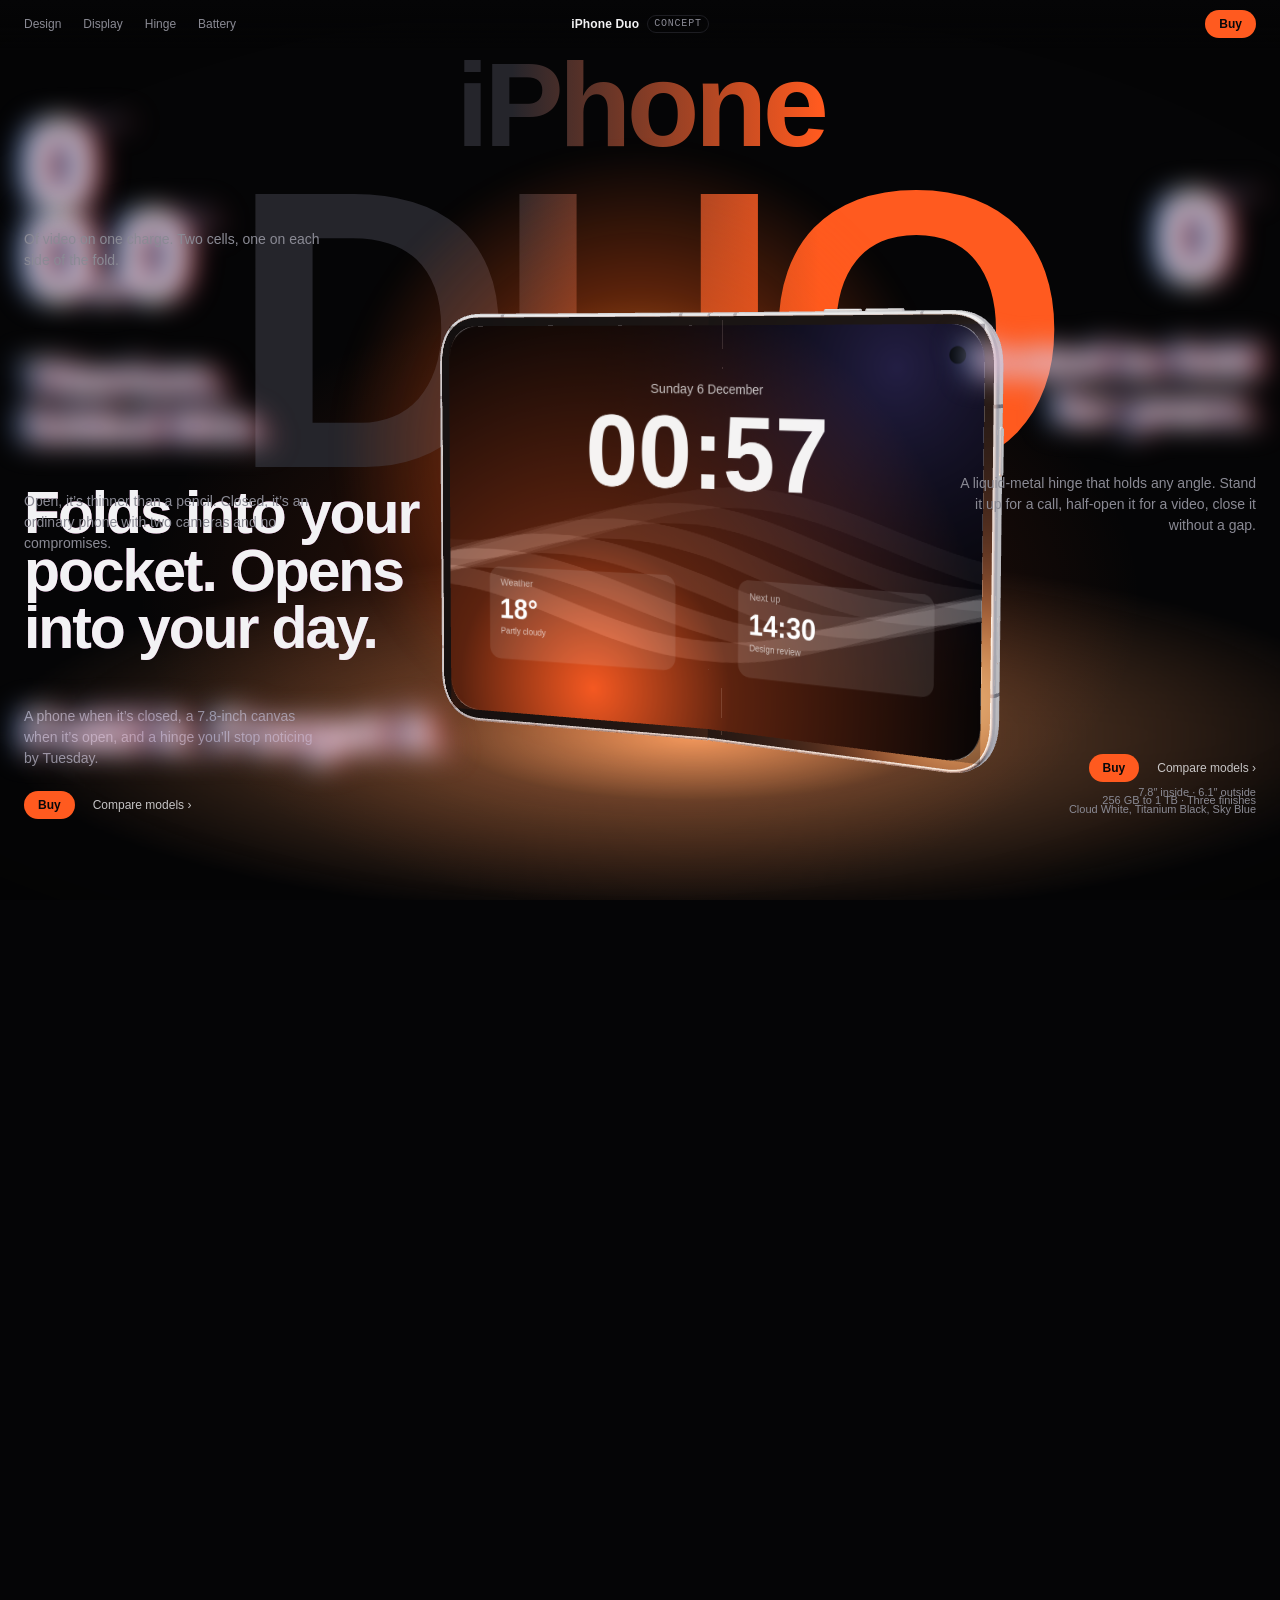
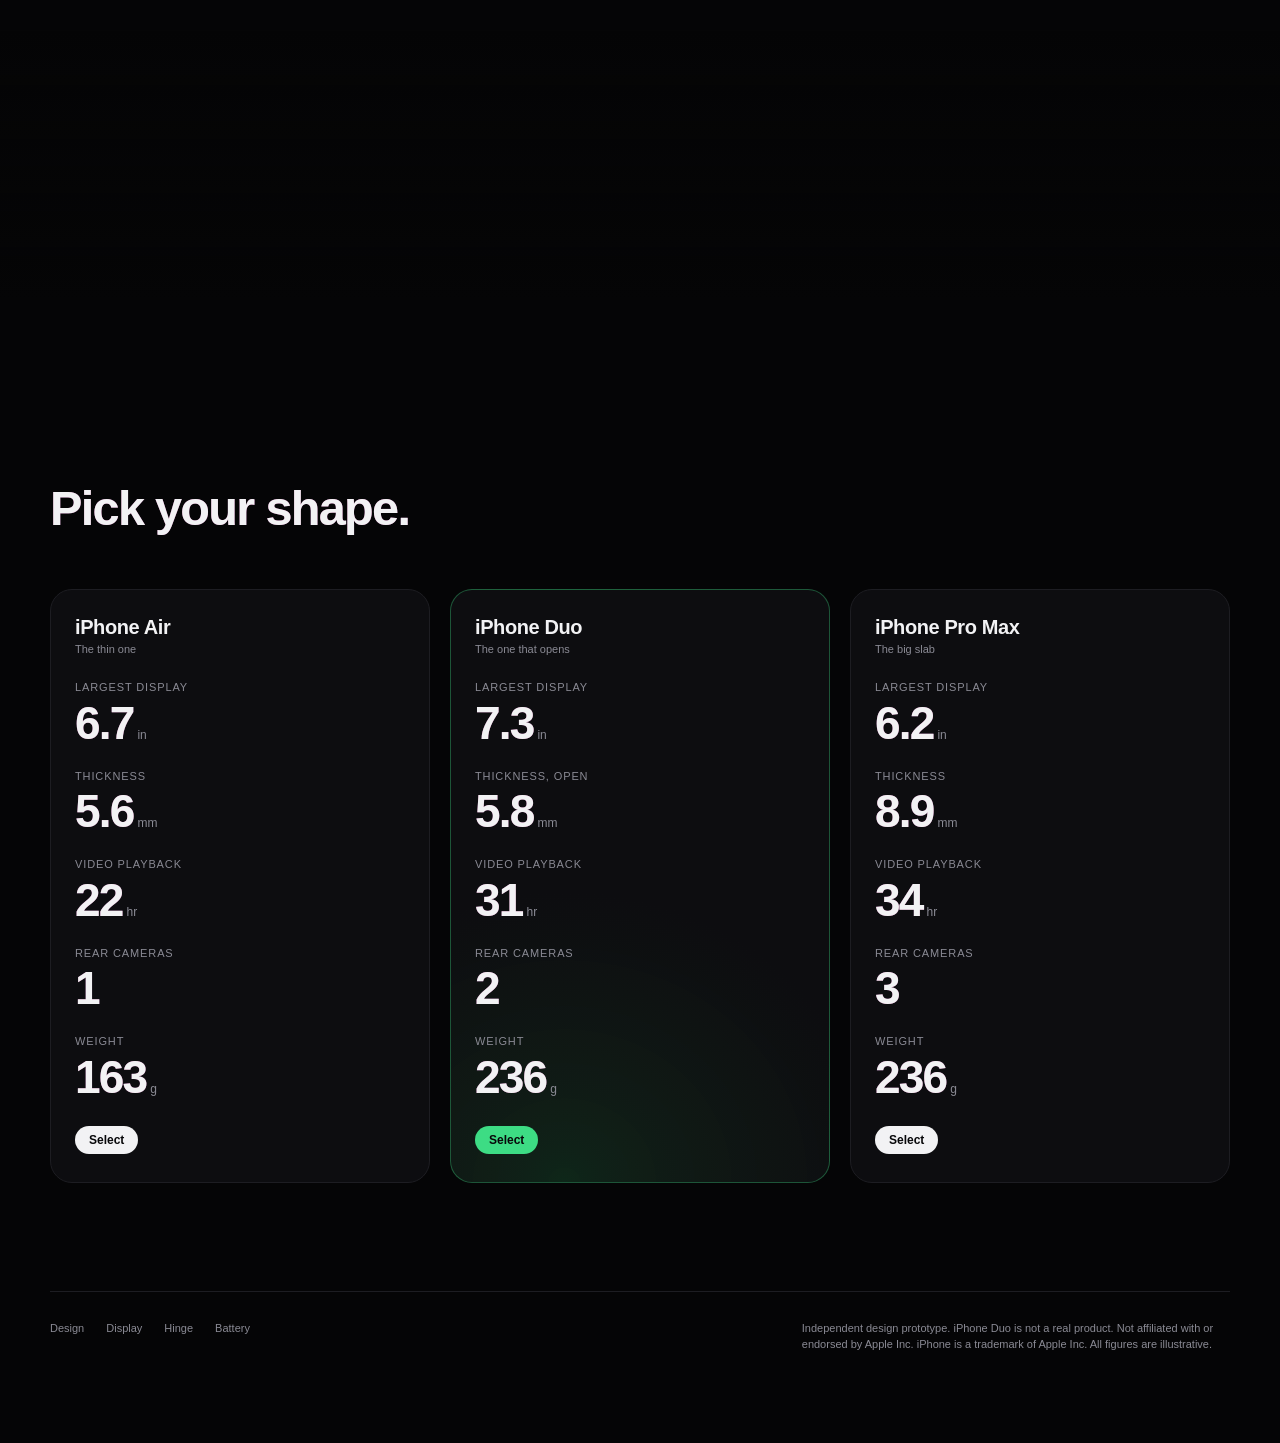
==== iphone-duo/index.html @ 8dbf374a "Add iPhone Duo concept page Scroll-driven product page with a live 3D folding phone, built from ipho" ====
<!doctype html>
<html lang="en">
<head>
<meta charset="utf-8">
<meta name="viewport" content="width=device-width, initial-scale=1, viewport-fit=cover">
<meta http-equiv="Content-Security-Policy" content="default-src 'self'; script-src 'self'; style-src 'self' 'unsafe-inline' https://fonts.googleapis.com; font-src https://fonts.gstatic.com; img-src 'self' data: blob:; connect-src 'self'; media-src 'none'; object-src 'none'; frame-src 'none'; worker-src 'none'; base-uri 'none'; form-action 'none'; upgrade-insecure-requests">
<meta name="referrer" content="no-referrer">
<title>iPhone Duo Concept</title>
<meta name="description" content="iPhone Duo — концепт продающей страницы складного iPhone с живой 3D-моделью, которая складывается при прокрутке.">
<meta name="theme-color" content="#050506">
<meta name="color-scheme" content="dark">
<meta property="og:type" content="website">
<meta property="og:title" content="iPhone Duo Concept">
<meta property="og:description" content="iPhone Duo — концепт продающей страницы складного iPhone с живой 3D-моделью, которая складывается при прокрутке.">
<link rel="icon" href="../favicon.svg" type="image/svg+xml">
<script src="../guard.js" integrity="sha384-bYv936b9/P+Gq7EsW3YjPHe31feV5deF9gBqMUiL3E011XFOo42CzlOadlzMwbJv"></script>
<link rel="preconnect" href="https://fonts.googleapis.com">
<link rel="preconnect" href="https://fonts.gstatic.com" crossorigin>
<link rel="stylesheet" href="https://fonts.googleapis.com/css2?family=Archivo:wdth,wght@62..125,500..900&family=Geist:wght@400;500;600&family=Geist+Mono:wght@400;500&display=swap">
<link rel="stylesheet" href="style.css" integrity="sha384-bqmgpWcyfhp2Q3JlwkrmChxiIMMrbYb2mEU24oL95bOpunu1bpJuig7zMmMN706C">
</head>
<body>
<header class="nav">
  <nav class="nav-links" aria-label="Sections">
    <a href="#design" data-go="14">Design</a>
    <a href="#display" data-go="32">Display</a>
    <a href="#hinge" data-go="55">Hinge</a>
    <a href="#battery" data-go="87">Battery</a>
  </nav>
  <div class="nav-title">iPhone Duo <small>concept</small></div>
  <div class="nav-cta"><button class="pill js-buy" type="button">Buy</button></div>
</header>

<main>
<div id="track">
  <section id="stage" aria-label="iPhone Duo product story">
    <div class="halo"></div>
    <div class="bigword" aria-hidden="true"><span class="pre">iPhone</span>DUO</div>
    <div class="orb"></div>
    <canvas id="gl" aria-label="3D iPhone Duo"></canvas>
    <div class="vignette"></div>

    <div class="callouts" id="co-side">
      <div class="co up" data-a="0"><i class="dot"></i><i class="ln"></i><div class="lb"><b>Side button</b><span>Wake, pay, talk to Siri</span></div></div>
      <div class="co dn" data-a="1"><i class="dot"></i><i class="ln"></i><div class="lb"><b>Titanium frame</b><span>Grade 5, brushed by hand</span></div></div>
      <div class="co up" data-a="2"><i class="dot"></i><i class="ln"></i><div class="lb"><b>Action button</b><span>Camera, torch or any shortcut</span></div></div>
    </div>
    <div class="callouts" id="co-hinge">
      <div class="co up" data-a="3"><i class="dot"></i><i class="ln"></i><div class="lb"><b>Liquid-metal hinge</b><span>Closes flat, no gap</span></div></div>
      <div class="co dn" data-a="4"><i class="dot"></i><i class="ln"></i><div class="lb"><b>Crease-free glass</b><span>Ultra-thin, self-levelling</span></div></div>
      <div class="co dn" data-a="5"><i class="dot"></i><i class="ln"></i><div class="lb"><b>Holds any angle</b><span>From 15° to 165°</span></div></div>
    </div>

    <div class="panel p-hero"><div class="hero-in">
      <h1 class="h1 fx">Folds into your pocket. Opens into your day.</h1>
      <p class="copy">A phone when it’s closed, a 7.8-inch canvas when it’s open, and a hinge you’ll stop noticing by Tuesday.</p>
      <div class="row"><button class="pill js-buy" type="button">Buy</button><a class="link" href="#compare">Compare models</a></div>
    </div></div>
    <div class="panel p-hero-meta meta"><div class="hero-in">7.8″ inside · 6.1″ outside<br>Cloud White, Titanium Black, Sky Blue</div></div>

    <div class="panel p-design" id="design">
      <div class="big fx"><span id="n-thick">5.6</span><sup>mm<br>open</sup></div>
      <h2 class="h2 fx">Titanium,<br>folded thin.</h2>
      <p class="copy">Open, it’s thinner than a pencil. Closed, it’s an ordinary phone with two cameras and no compromises.</p>
    </div>

    <div class="panel p-display1" id="display">
      <div class="big fx"><span id="n-nits">3,000</span><sup>nits</sup></div>
      <h2 class="h2 fx">Bright enough for noon.<br>Dim enough for midnight.</h2>
      <p class="copy">The inner display peaks at 3,000 nits outdoors and drops to a single nit in bed.</p>
    </div>

    <div class="panel p-display2">
      <h2 class="h2 fx" style="font-size:clamp(26px,2.6vw,38px)">Two apps,<br>side by side.</h2>
      <p class="copy">Cut a video on the left while the export runs on the right. Drag anything across the fold.</p>
      <dl class="specs">
        <div><dt>Inner display</dt><dd>7.8 in, 120 Hz</dd></div>
        <div><dt>Cover display</dt><dd>6.1 in, Always-On</dd></div>
        <div><dt>Contrast</dt><dd>2,000,000:1</dd></div>
        <div><dt>Crease</dt><dd>&lt; 0.1 mm</dd></div>
      </dl>
    </div>

    <div class="panel p-hinge" id="hinge">
      <div class="big fx"><span id="n-folds">200,000</span><sup>folds</sup></div>
      <h2 class="h2 fx">Tested to fold<br>for years.</h2>
      <p class="copy">A liquid-metal hinge that holds any angle. Stand it up for a call, half-open it for a video, close it without a gap.</p>
    </div>

    <div class="panel p-finish">
      <h2 class="h2 fx">Three finishes.<br>Both sides.</h2>
      <p class="copy">Matte glass on the back, titanium on the edges. The colour wraps all the way round the fold.</p>
      <div class="swatches" role="group" aria-label="Finish">
        <button class="sw" type="button" data-finish="white" aria-pressed="true"><i style="background:linear-gradient(140deg,#f3efe6,#cfc8b8)"></i><b>Cloud White</b><span>Matte glass</span></button>
        <button class="sw" type="button" data-finish="black" aria-pressed="false"><i style="background:linear-gradient(140deg,#3b3c40,#15161a)"></i><b>Titanium Black</b><span>Matte glass</span></button>
        <button class="sw" type="button" data-finish="blue" aria-pressed="false"><i style="background:linear-gradient(140deg,#c9dcf2,#86a7cf)"></i><b>Sky Blue</b><span>Matte glass</span></button>
      </div>
    </div>

    <div class="panel p-batt-num" id="battery">
      <div class="big fx"><span id="n-hours">30</span><sup>hours</sup></div>
      <p class="copy" style="margin-top:6px">Of video on one charge. Two cells, one on each side of the fold.</p>
    </div>
    <div class="panel p-batt-title"><h2 class="h1 fx">Fold it. Forget it.</h2></div>
    <div class="panel p-batt-cta"><div class="row" style="justify-content:flex-end;margin:0 0 10px"><button class="pill js-buy" type="button">Buy</button><a class="link" href="#compare">Compare models</a></div><div class="meta">256 GB to 1 TB · Three finishes</div></div>

    <div class="boot">iPhone Duo</div>
  </section>
</div>

<section class="compare" id="compare">
  <div class="wrap">
    <h2 class="h2 fx" id="cmp-title">Pick your shape.</h2>
    <div class="cols">
      <article class="col">
        <h3>iPhone Air<small>The thin one</small></h3>
        <div class="stat"><div class="k">Largest display</div><span class="val" data-v="6.5">6.5</span><span class="u">in</span></div>
        <div class="stat"><div class="k">Thickness</div><span class="val" data-v="5.6">5.6</span><span class="u">mm</span></div>
        <div class="stat"><div class="k">Video playback</div><span class="val" data-v="27">27</span><span class="u">hr</span></div>
        <div class="stat"><div class="k">Rear cameras</div><span class="val" data-v="1">1</span></div>
        <div class="stat"><div class="k">Weight</div><span class="val" data-v="165">165</span><span class="u">g</span></div>
        <button class="pill js-buy" type="button" style="background:var(--fg)">Select</button>
      </article>
      <article class="col hl">
        <h3>iPhone Duo<small>The one that opens</small></h3>
        <div class="stat"><div class="k">Largest display</div><span class="val" data-v="7.8">7.8</span><span class="u">in</span></div>
        <div class="stat"><div class="k">Thickness, open</div><span class="val" data-v="5.6">5.6</span><span class="u">mm</span></div>
        <div class="stat"><div class="k">Video playback</div><span class="val" data-v="30">30</span><span class="u">hr</span></div>
        <div class="stat"><div class="k">Rear cameras</div><span class="val" data-v="2">2</span></div>
        <div class="stat"><div class="k">Weight</div><span class="val" data-v="239">239</span><span class="u">g</span></div>
        <button class="pill go js-buy" type="button">Select</button>
      </article>
      <article class="col">
        <h3>iPhone Pro Max<small>The big slab</small></h3>
        <div class="stat"><div class="k">Largest display</div><span class="val" data-v="6.9">6.9</span><span class="u">in</span></div>
        <div class="stat"><div class="k">Thickness</div><span class="val" data-v="8.8">8.8</span><span class="u">mm</span></div>
        <div class="stat"><div class="k">Video playback</div><span class="val" data-v="37">37</span><span class="u">hr</span></div>
        <div class="stat"><div class="k">Rear cameras</div><span class="val" data-v="3">3</span></div>
        <div class="stat"><div class="k">Weight</div><span class="val" data-v="231">231</span><span class="u">g</span></div>
        <button class="pill js-buy" type="button" style="background:var(--fg)">Select</button>
      </article>
    </div>
    <footer>
      <nav><a href="#design" data-go="14">Design</a><a href="#display" data-go="32">Display</a><a href="#hinge" data-go="55">Hinge</a><a href="#battery" data-go="87">Battery</a></nav>
      <p>Independent design prototype. iPhone Duo is not a real product. Not affiliated with or endorsed by Apple Inc. iPhone is a trademark of Apple Inc. All figures are illustrative.</p>
    </footer>
  </div>
</section>
</main>
<div class="toast" id="toast" role="status">Prototype only — checkout isn’t connected.</div>
<script src="../vendor/three.min.js" integrity="sha384-CI3ELBVUz9XQO+97x6nwMDPosPR5XvsxW2ua7N1Xeygeh1IxtgqtCkGfQY9WWdHu"></script>
<script src="vendor/gsap.min.js" integrity="sha384-g4NTh/Iv5PPU4xPyhEWqPcwtNXOvdaDI8LLnyYfyNZOjKJeYQyjzQ9X5275eBjpt"></script>
<script src="vendor/ScrollTrigger.min.js" integrity="sha384-Z3REaz79l2IaAZqJsSABtTbhjgOUYyV3p90XNnAPCSHg3EMTz1fouunq9WZRtj3d"></script>
<script src="vendor/lenis.min.js" integrity="sha384-B2WBjDzEjJpYvhmi2UyEn7rektqkf5suS6sNoyyrf0EBAwBHdkiXxIlU0V5Ru2ed"></script>
<script src="app.js" integrity="sha384-UAAbLD/1DEcv1QLboUJOL/9l1/M7MkZ4Xxgi8czCG5V0NCPAGlJaBvYcC1kdae71"></script>
</body>
</html>
---- iphone-duo/style.css ----
/* what the artifact preview skeleton used to provide */
body { margin: 0; font-size: 14px; }
img { max-width: 100%; }
[hidden] { display: none !important; }
/* stay blank inside someone else's frame (see ../guard.js) */
html:not(.framed-ok) body { display: none; }
/* Layout: one sticky full-screen stage driven by scroll; the phone never leaves centre, folds and unfolds, copy orbits it. Then a normal-flow comparison. */
:root{
  --ink:#050506;          /* stage black */
  --ink-2:#0d0d10;        /* raised surfaces */
  --line:#1d1d22;         /* hairlines */
  --fg:#f2f2f4;           /* primary text */
  --mute:#8a8a94;         /* secondary text */
  --dim:#25252b;          /* unlit half of the big word */
  --accent:rgb(255,90,31);/* section light — rewritten by scroll */
  --go:#3ddc84;           /* compare CTA */
  --f-display:"Archivo","Helvetica Neue",Arial,sans-serif;
  --f-body:"Geist",-apple-system,"Segoe UI",Roboto,sans-serif;
  --f-mono:"Geist Mono",ui-monospace,Menlo,monospace;
  --side:max(24px, env(safe-area-inset-left, 0px));
  --side-r:max(24px, env(safe-area-inset-right, 0px));
  color-scheme:dark;
}
html{background:var(--ink)}
body{background:var(--ink);color:var(--fg);font-family:var(--f-body);font-size:15px;line-height:1.5;-webkit-font-smoothing:antialiased;overflow-x:hidden}
a{color:inherit;text-decoration:none}
button{font:inherit;color:inherit;background:none;border:0;cursor:pointer}
:focus-visible{outline:2px solid var(--fg);outline-offset:3px;border-radius:6px}

.nav{position:fixed;inset:0 0 auto;z-index:20;display:grid;grid-template-columns:1fr auto 1fr;align-items:center;height:48px;
  padding-top:env(safe-area-inset-top,0px);padding-left:var(--side);padding-right:var(--side-r);
  background:linear-gradient(#050506 0%, rgba(5,5,6,.75) 60%, rgba(5,5,6,0));font-size:12px}
.nav-links{display:flex;gap:22px;color:var(--mute)}
.nav-links a:hover{color:var(--fg)}
.nav-title{font-weight:600;letter-spacing:.01em;display:flex;gap:8px;align-items:center}
.nav-title small{font:500 10px/1 var(--f-mono);color:var(--mute);border:1px solid var(--line);padding:3px 6px;border-radius:99px;text-transform:uppercase;letter-spacing:.08em}
.nav-cta{justify-self:end}
.pill{display:inline-flex;align-items:center;height:28px;padding:0 14px;border-radius:99px;background:var(--accent);color:#08080a;font-weight:600;font-size:12px;transition:filter .2s}
.pill:hover{filter:brightness(1.12)}
.link{font-size:12px;color:var(--fg);opacity:.8}
.link:hover{opacity:1}
.link::after{content:" ›"}

#track{position:relative;height:1100vh}
#stage{position:sticky;top:0;height:100vh;height:100svh;overflow:hidden;background:var(--ink)}
.halo{position:absolute;inset:-20%;z-index:0;pointer-events:none;
  background:radial-gradient(40% 35% at 50% 62%, color-mix(in srgb, var(--accent) 22%, transparent), transparent 70%)}
.bigword{position:absolute;left:0;right:0;top:5vh;z-index:1;text-align:center;pointer-events:none;
  font:900 clamp(150px,31vw,520px)/.8 var(--f-display);font-stretch:112%;letter-spacing:-.05em;
  background:linear-gradient(90deg,var(--dim) 0%,var(--dim) 40%,var(--accent) 64%,var(--accent) 100%);
  -webkit-background-clip:text;background-clip:text;color:transparent;
  --b:0;filter:blur(calc(var(--b)*1px))}
.bigword .pre{display:block;font-size:.3em;font-weight:700;font-stretch:100%;letter-spacing:-.04em;line-height:1;margin-bottom:.06em}
.orb{position:absolute;left:50%;top:50%;width:70vmin;height:70vmin;margin:-35vmin 0 0 -35vmin;border-radius:50%;z-index:1;pointer-events:none;
  background:radial-gradient(circle, rgba(255,150,40,.9), rgba(255,90,20,.35) 35%, transparent 68%);filter:blur(10px);visibility:hidden}
#gl{position:absolute;inset:0;z-index:2;width:100%;height:100%;display:block}
.vignette{position:absolute;inset:0;z-index:3;pointer-events:none;background:radial-gradient(120% 90% at 50% 50%, transparent 55%, rgba(0,0,0,.75))}
.boot{position:absolute;inset:0;z-index:30;background:#000;display:grid;place-items:center;font:500 11px var(--f-mono);letter-spacing:.2em;text-transform:uppercase;color:#3b3b42}

.panel{position:absolute;z-index:5;max-width:min(520px, calc(100vw - 48px))}
.fx{--b:0;--ab:0;filter:blur(calc(var(--b)*1px));
  text-shadow:calc(var(--ab)*1px) 0 0 rgba(255,60,90,.6), calc(var(--ab)*-1px) 0 0 rgba(80,140,255,.6)}
.h1{font:800 clamp(34px,4.6vw,68px)/.98 var(--f-display);letter-spacing:-.035em;text-wrap:balance}
.h2{font:800 clamp(30px,3.8vw,56px)/1 var(--f-display);letter-spacing:-.035em;text-wrap:balance}
.big{font:800 clamp(72px,10vw,150px)/.9 var(--f-display);letter-spacing:-.05em;font-variant-numeric:tabular-nums;display:flex;align-items:flex-start;gap:6px}
.big sup{font:500 13px/1 var(--f-body);letter-spacing:0;color:var(--mute);margin-top:.55em}
.copy{color:var(--mute);font-size:14px;max-width:38ch;margin-top:14px}
.row{display:flex;gap:18px;align-items:center;margin-top:22px}
.meta{font-size:11px;color:var(--mute);line-height:1.6}

.p-hero{left:var(--side);bottom:9vh}
.p-hero-meta{right:var(--side-r);bottom:9vh;text-align:right}
.p-design{left:var(--side);top:22vh}
.p-display1{left:var(--side);top:24vh}
.p-display2{left:var(--side);top:26vh;width:340px}
.p-hinge{right:var(--side-r);top:20vh;text-align:right}
.p-hinge .big{justify-content:flex-end}
.p-hinge .copy{margin-left:auto}
.p-finish{left:var(--side);top:24vh}
.p-batt-num{left:var(--side);top:12vh}
.p-batt-title{left:var(--side);bottom:10vh}
.p-batt-cta{right:var(--side-r);bottom:10vh;text-align:right}

.specs{margin-top:26px;display:grid;font-size:12px}
.specs div{display:flex;justify-content:space-between;gap:20px;padding:10px 0;border-top:1px solid var(--line)}
.specs dt{color:var(--mute)}
.specs dd{margin:0;font-family:var(--f-mono);font-variant-numeric:tabular-nums}

.swatches{display:flex;gap:12px;margin-top:26px;flex-wrap:wrap}
.sw{width:112px;text-align:left;border-radius:14px;padding:8px;border:1px solid transparent;transition:border-color .25s, background .25s}
.sw[aria-pressed="true"]{border-color:#ffffff55;background:#ffffff08}
.sw i{display:block;height:86px;border-radius:9px;margin-bottom:10px}
.sw b{display:block;font-size:12px;font-weight:600}
.sw span{display:block;font-size:11px;color:var(--mute)}

.callouts{position:absolute;inset:0;z-index:4;pointer-events:none;visibility:hidden}
.co{position:absolute;left:0;top:0;--l:64px}
.co .dot{position:absolute;width:7px;height:7px;margin:-3.5px 0 0 -3.5px;border-radius:50%;background:var(--fg);box-shadow:0 0 0 4px #ffffff22}
.co .ln{position:absolute;left:0;width:1px;height:var(--l);background:linear-gradient(var(--fg),#ffffff22)}
.co .lb{position:absolute;left:0;width:170px;transform:translateX(-50%);text-align:center;font-size:11px;line-height:1.35}
.co .lb b{display:block;font-size:12px;font-weight:600}
.co .lb span{color:var(--mute)}
.co.up .ln{top:calc(var(--l)*-1);background:linear-gradient(#ffffff22,var(--fg))}
.co.up .lb{bottom:calc(var(--l) + 8px)}
.co.dn .ln{top:0}
.co.dn .lb{top:calc(var(--l) + 8px)}

.compare{position:relative;z-index:2;background:var(--ink);padding-block:16vh 10vh;padding-left:var(--side);padding-right:var(--side-r)}
.compare::before{content:"";position:absolute;inset:-30vh 0 auto;height:30vh;background:linear-gradient(transparent,var(--ink));pointer-events:none}
.wrap{max-width:1180px;margin:0 auto}
.compare .h2{margin-bottom:56px}
.cols{display:grid;grid-template-columns:repeat(3,minmax(0,1fr));gap:20px}
.col{padding:26px 24px 28px;border-radius:22px;border:1px solid var(--line);background:var(--ink-2);display:flex;flex-direction:column;gap:22px}
.col.hl{border-color:color-mix(in srgb,var(--go) 35%,transparent);background:radial-gradient(120% 70% at 30% 100%, color-mix(in srgb,var(--go) 16%,transparent), var(--ink-2) 70%)}
.col h3{margin:0;font:700 20px/1.1 var(--f-display);letter-spacing:-.02em}
.col h3 small{display:block;font:500 11px/1.4 var(--f-body);color:var(--mute);letter-spacing:0;margin-top:4px}
.stat .val{font:800 46px/1 var(--f-display);letter-spacing:-.04em;font-variant-numeric:tabular-nums;display:inline-block}
.stat .u{font-size:12px;color:var(--mute);margin-left:4px}
.stat .k{font-size:11px;color:var(--mute);text-transform:uppercase;letter-spacing:.08em;margin-bottom:4px}
.go{background:var(--go)}
.col .pill{align-self:flex-start;margin-top:4px}
footer{border-top:1px solid var(--line);margin-top:12vh;padding-top:28px;display:flex;flex-wrap:wrap;gap:16px 40px;justify-content:space-between;font-size:11px;color:var(--mute)}
footer nav{display:flex;gap:22px;flex-wrap:wrap}
footer p{margin:0;max-width:70ch}

.toast{position:fixed;left:50%;bottom:calc(24px + env(safe-area-inset-bottom,0px));transform:translate(-50%,20px);z-index:40;background:#1a1a1f;border:1px solid var(--line);padding:10px 16px;border-radius:99px;font-size:12px;opacity:0;transition:.3s;pointer-events:none}
.toast.on{opacity:1;transform:translate(-50%,0)}

@media (max-width:760px){
  .nav-links{display:none}
  .nav{grid-template-columns:1fr auto}
  .nav-title{justify-self:start}
  .bigword{top:12vh}
  .panel{left:var(--side)!important;right:var(--side-r)!important;text-align:left!important;max-width:none}
  .p-hero,.p-design,.p-display1,.p-display2,.p-hinge,.p-finish,.p-batt-title{top:auto;bottom:7vh}
  .p-hero-meta,.p-batt-cta,.p-batt-num .copy,.p-display2 .specs,.p-hinge .copy{display:none}
  .big{font-size:60px}
  .p-batt-num{top:auto;bottom:calc(7vh + 64px)}
  .p-display2{width:auto}
  .p-hinge .big{justify-content:flex-start}.p-hinge .copy{margin-left:0}
  .copy{font-size:13px}
  .sw{width:92px}.sw i{height:52px}
  .callouts{display:none}
  .cols{grid-template-columns:1fr}
}
@media (prefers-reduced-motion:reduce){ .toast{transition:none} }
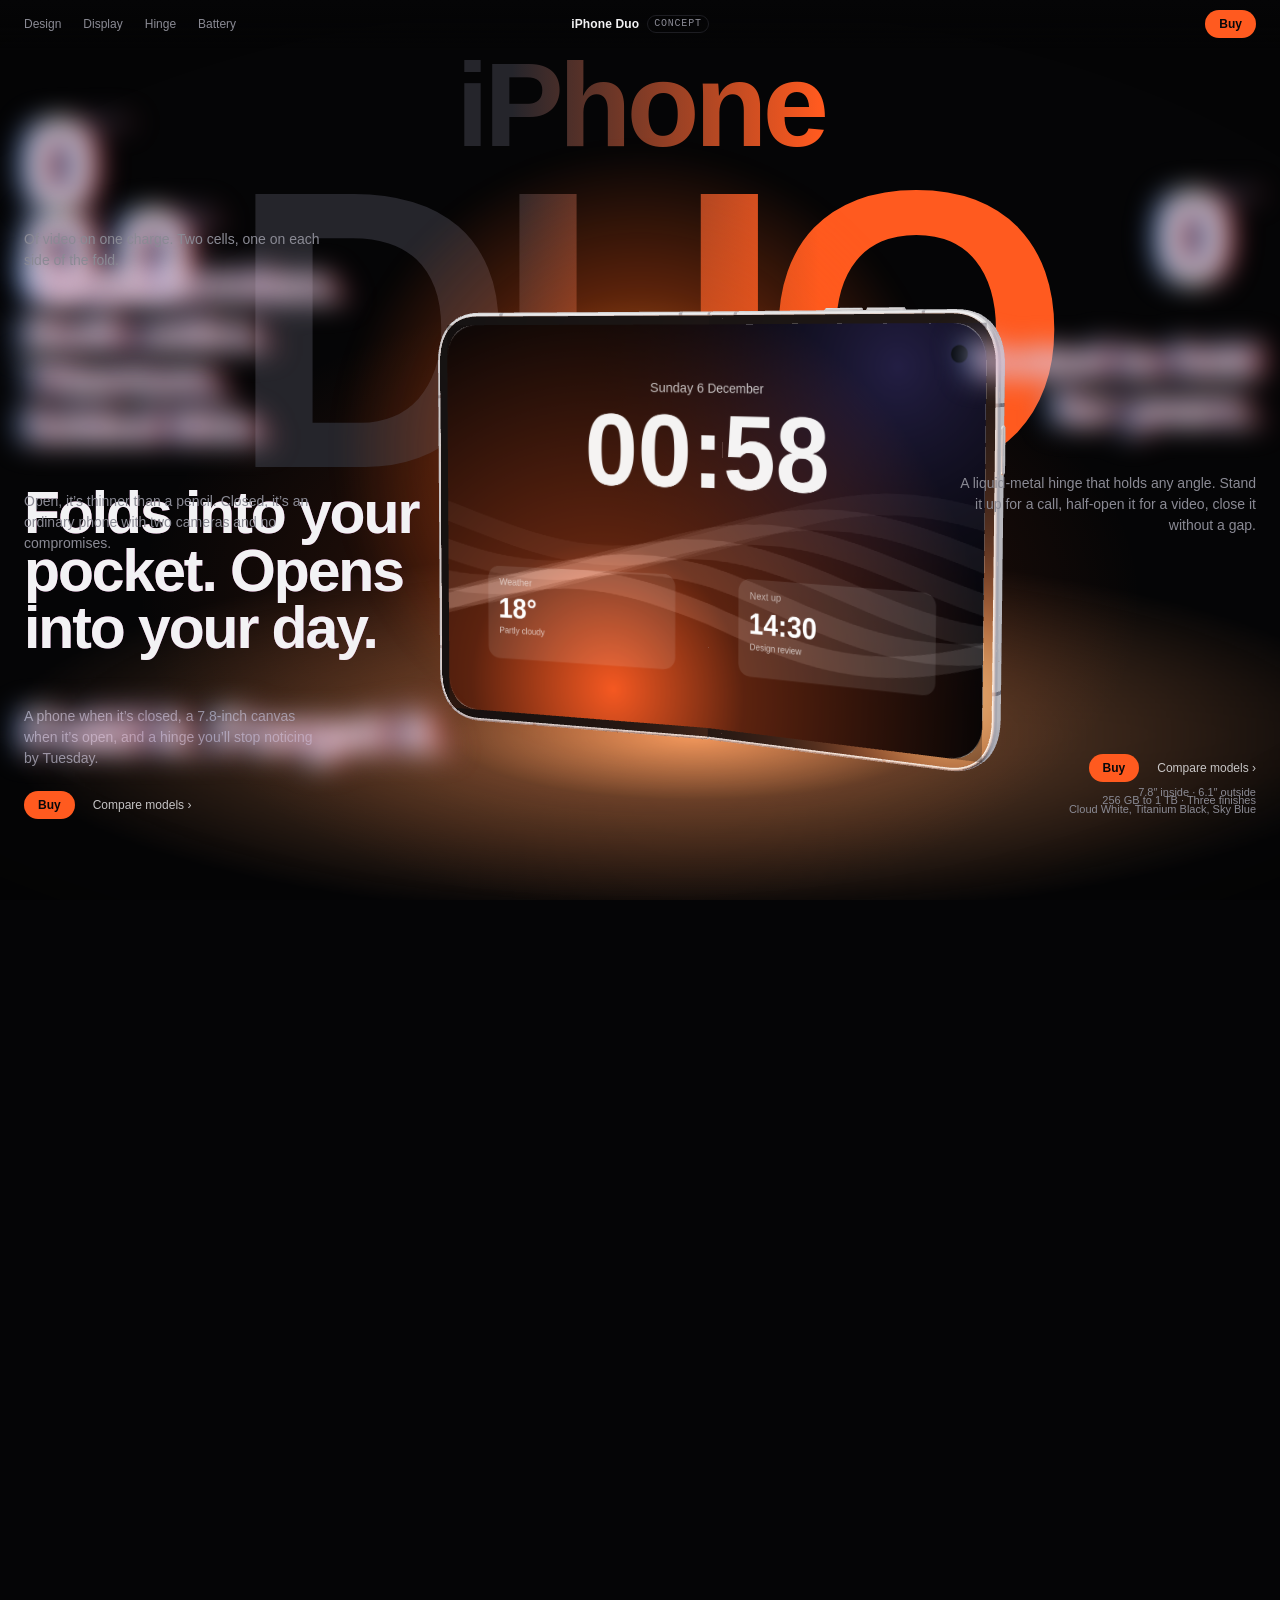
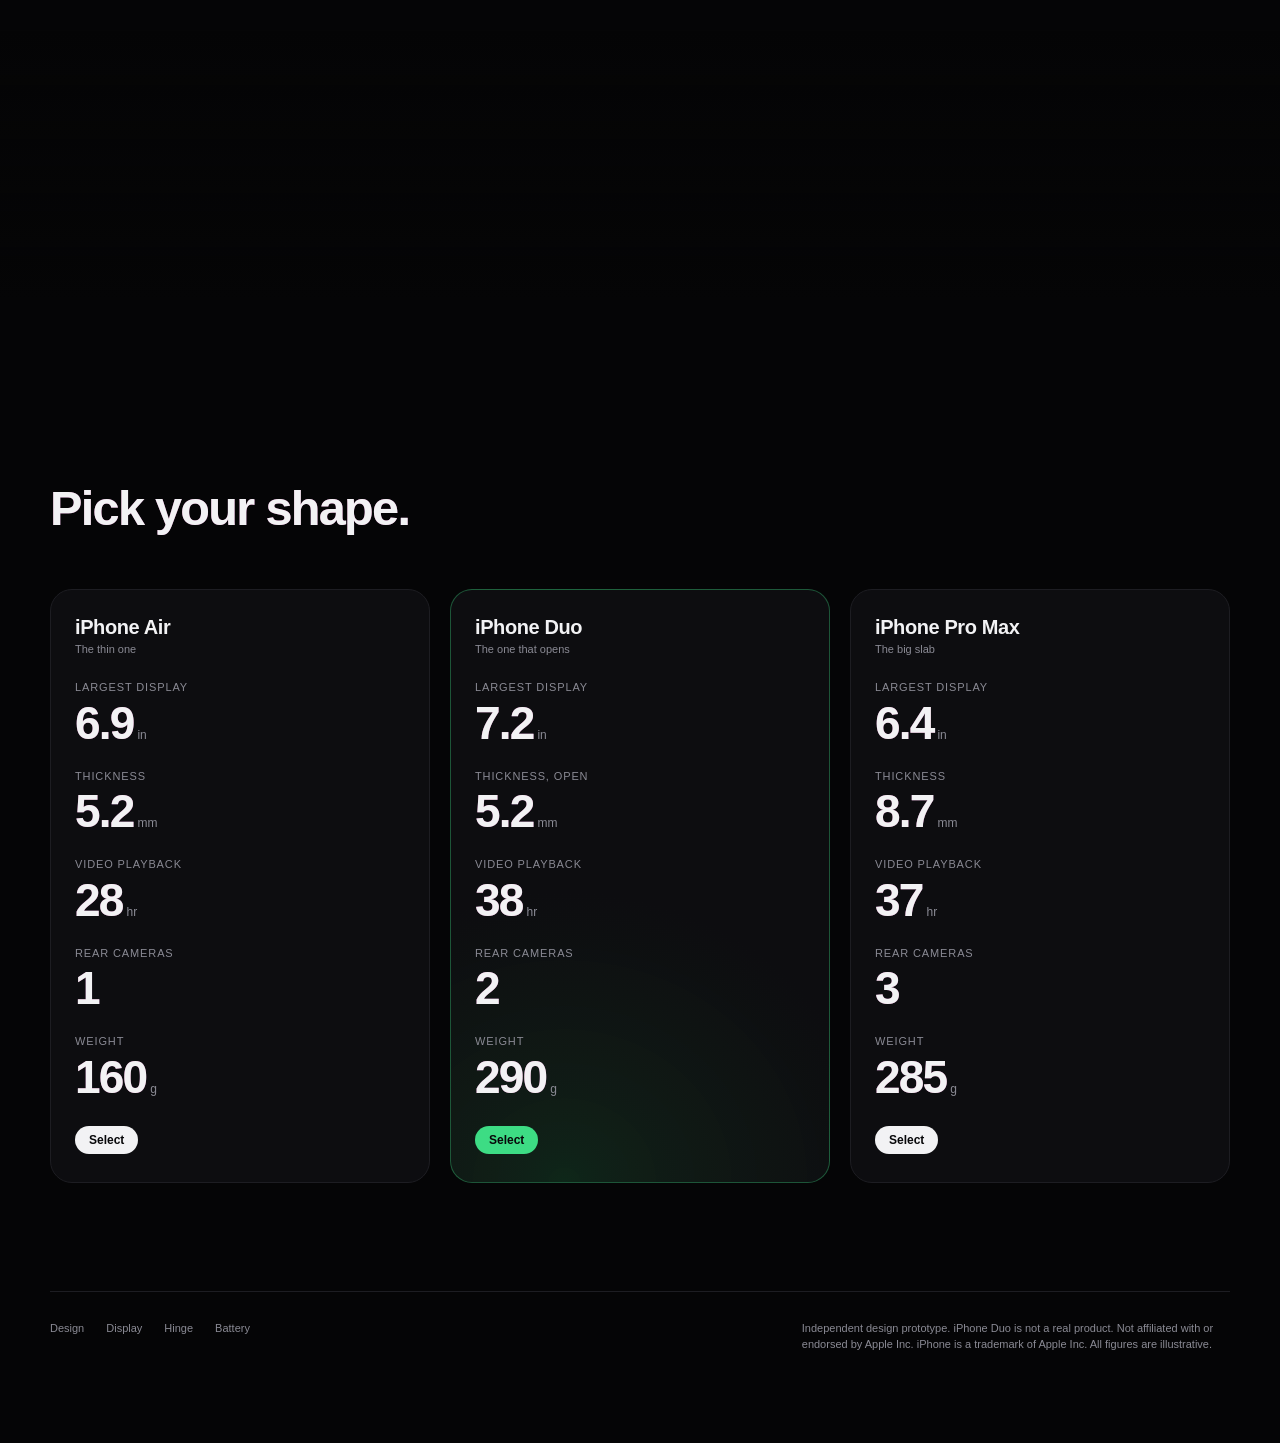
==== commit 107534b2: "iPhone Duo: faster on phones, finish swatches work on mobile - Hidden text panels no longer swallow " ====
--- a/iphone-duo/index.html
+++ b/iphone-duo/index.html
@@ -17,7 +17,7 @@
 <link rel="preconnect" href="https://fonts.googleapis.com">
 <link rel="preconnect" href="https://fonts.gstatic.com" crossorigin>
 <link rel="stylesheet" href="https://fonts.googleapis.com/css2?family=Archivo:wdth,wght@62..125,500..900&family=Geist:wght@400;500;600&family=Geist+Mono:wght@400;500&display=swap">
-<link rel="stylesheet" href="style.css" integrity="sha384-bqmgpWcyfhp2Q3JlwkrmChxiIMMrbYb2mEU24oL95bOpunu1bpJuig7zMmMN706C">
+<link rel="stylesheet" href="style.css" integrity="sha384-xwX1UPC7s4O8+GiFvlH+p5+TmOSE6MaiIs61WrS1ycsThfDZE0NDPeflorpP9ma0">
 </head>
 <body>
 <header class="nav">
@@ -152,6 +152,6 @@
 <script src="vendor/gsap.min.js" integrity="sha384-g4NTh/Iv5PPU4xPyhEWqPcwtNXOvdaDI8LLnyYfyNZOjKJeYQyjzQ9X5275eBjpt"></script>
 <script src="vendor/ScrollTrigger.min.js" integrity="sha384-Z3REaz79l2IaAZqJsSABtTbhjgOUYyV3p90XNnAPCSHg3EMTz1fouunq9WZRtj3d"></script>
 <script src="vendor/lenis.min.js" integrity="sha384-B2WBjDzEjJpYvhmi2UyEn7rektqkf5suS6sNoyyrf0EBAwBHdkiXxIlU0V5Ru2ed"></script>
-<script src="app.js" integrity="sha384-UAAbLD/1DEcv1QLboUJOL/9l1/M7MkZ4Xxgi8czCG5V0NCPAGlJaBvYcC1kdae71"></script>
+<script src="app.js" integrity="sha384-PdbaAWbX+2mStouNGBHgPlpKkWmdvnMsO0+5jV7vuPIESuJ8RGPSgV+Ifw8z8w0N"></script>
 </body>
 </html>
--- a/iphone-duo/style.css
+++ b/iphone-duo/style.css
@@ -57,7 +57,8 @@
 .vignette{position:absolute;inset:0;z-index:3;pointer-events:none;background:radial-gradient(120% 90% at 50% 50%, transparent 55%, rgba(0,0,0,.75))}
 .boot{position:absolute;inset:0;z-index:30;background:#000;display:grid;place-items:center;font:500 11px var(--f-mono);letter-spacing:.2em;text-transform:uppercase;color:#3b3b42}
 
-.panel{position:absolute;z-index:5;max-width:min(520px, calc(100vw - 48px))}
+.panel{position:absolute;z-index:5;max-width:min(520px, calc(100vw - 48px));pointer-events:none}  /* hidden panels must not swallow taps meant for others */
+.panel a,.panel button{pointer-events:auto}
 .fx{--b:0;--ab:0;filter:blur(calc(var(--b)*1px));
   text-shadow:calc(var(--ab)*1px) 0 0 rgba(255,60,90,.6), calc(var(--ab)*-1px) 0 0 rgba(80,140,255,.6)}
 .h1{font:800 clamp(34px,4.6vw,68px)/.98 var(--f-display);letter-spacing:-.035em;text-wrap:balance}
